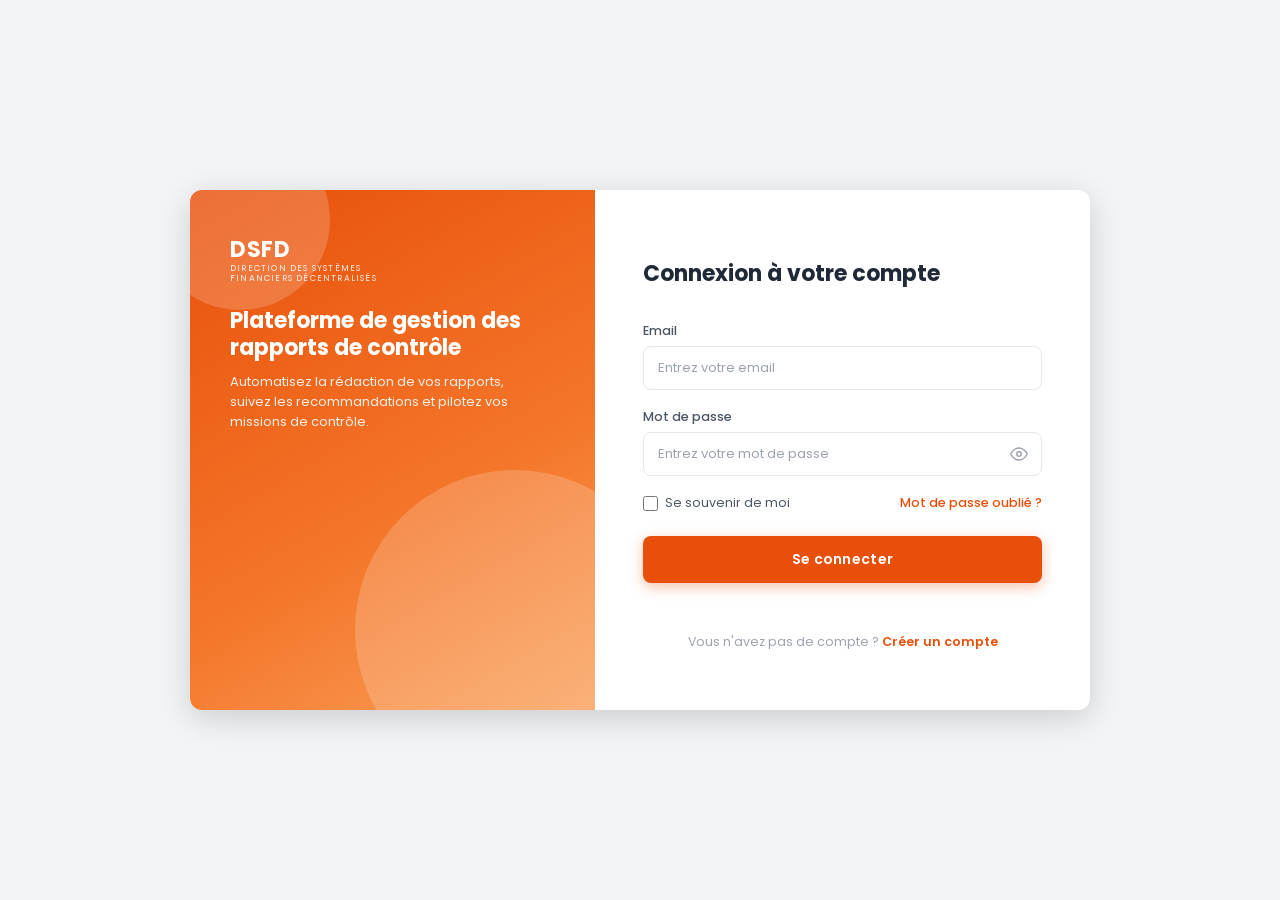
==== frontend_html/index.html @ 98b07d94 "Initial commit DSFD project" ====
<!DOCTYPE html>
<html lang="fr">
<head>
  <meta charset="UTF-8">
  <meta name="viewport" content="width=device-width, initial-scale=1.0">
  <title>connexion</title>
  <link rel="stylesheet" href="css/style_login.css">
</head>
<body>

<div class="login-container">

  <div class="login-brand">
    <div class="brand-logo">
      
        <rect width="56" height="56" rx="10" fill="rgba(255,255,255,0.15)"/>
        <path d="M28 8 C20 18 14 24 18 34 C20 39 24 42 28 44
                 C32 42 36 39 38 34 C42 24 36 18 28 8Z"
              fill="white" opacity="0.9"/>
        <path d="M16 46 L28 30 L40 46Z" fill="rgba(45,106,45,0.85)"/>
      </svg>
      <div class="brand-name">
        <div class="name-main">DSFD</div>
        <div class="name-sub">Direction des Systèmes<br>Financiers Décentralisés</div>
      </div>
    </div>

    <div class="brand-tagline">
      <h1>Plateforme de gestion des rapports de contrôle</h1>
      <p>Automatisez la rédaction de vos rapports, suivez les recommandations et pilotez vos missions de contrôle.</p>
    </div>
  </div>

  <div class="login-form-panel">

    <div class="form-heading">
      <h2>Connexion à votre compte</h2>
    </div>

    <form id="loginForm" novalidate>

      <div class="field-group">
        <label class="field-label" for="email">Email</label>
        <div class="input-wrapper">
          <input type="email" id="email" name="email"
                 placeholder="Entrez votre email" required>
        </div>
      </div>

      <div class="field-group">
        <label class="field-label" for="password">Mot de passe</label>
        <div class="input-wrapper">
          <input type="password" id="password" name="password"
                 placeholder="Entrez votre mot de passe" required>
          <button type="button" class="toggle-pw" id="togglePw" aria-label="Afficher/Masquer">
            <svg width="18" height="18" viewBox="0 0 24 24" fill="none"
                 stroke="currentColor" stroke-width="2" stroke-linecap="round" stroke-linejoin="round">
              <path d="M1 12s4-8 11-8 11 8 11 8-4 8-11 8-11-8-11-8z"/>
              <circle cx="12" cy="12" r="3"/>
            </svg>
          </button>
        </div>
      </div>

      <div class="form-options">
        <label class="checkbox-label">
          <input type="checkbox" id="remember">
          Se souvenir de moi
        </label>
        <a href="#" class="forgot-link">Mot de passe oublié ?</a>
      </div>

      <button type="submit">Se connecter</button>

    </form>

    <!-- Message d'erreur / succès -->
    <p id="message"></p>

    <p class="register-link">
      Vous n'avez pas de compte ?
      <a href="inscription.html">Créer un compte</a>
    </p>

  </div>
</div>

<!-- app.js gère la soumission + redirection → dashbord.html -->
<script src="js/app.js"></script>
<script>
  document.getElementById('togglePw').addEventListener('click', function () {
    const pw = document.getElementById('password');
    pw.type = pw.type === 'password' ? 'text' : 'password';
  });
</script>
</body>
</html>
---- frontend_html/css/style_login.css ----
/*connexion*/ 

/* ========================================
   DSFD - Direction des Systèmes Financiers Décentralisés
   Page de Connexion - style.css
   ======================================== */

@import url('https://fonts.googleapis.com/css2?family=Poppins:wght@300;400;500;600;700&display=swap');

/* ── Reset & Base ── */
*, *::before, *::after {
  box-sizing: border-box;
  margin: 0;
  padding: 0;
}

:root {
  --orange:        #E8500A;
  --orange-light:  #F4762A;
  --orange-pale:   #FDE8DC;
  --green:         #2D6A2D;
  --green-light:   #3A8A3A;
  --white:         #FFFFFF;
  --gray-50:       #F9FAFB;
  --gray-100:      #F3F4F6;
  --gray-200:      #E5E7EB;
  --gray-400:      #9CA3AF;
  --gray-600:      #4B5563;
  --gray-800:      #1F2937;
  --shadow-sm:     0 1px 3px rgba(0,0,0,.10);
  --shadow-md:     0 4px 16px rgba(0,0,0,.12);
  --shadow-lg:     0 8px 32px rgba(0,0,0,.16);
  --radius:        12px;
  --radius-sm:     8px;
  --transition:    .25s ease;
}

html, body {
  height: 100%;
  font-family: 'Poppins', sans-serif;
  font-size: 14px;
  color: var(--gray-800);
  background: var(--gray-100);
}

/* ── Full-screen layout ── */
body {
  display: flex;
  align-items: center;
  justify-content: center;
  min-height: 100vh;
  overflow: hidden;
}

/* ── Wrapper card (two columns) ── */
.login-container {
  display: flex;
  width: min(900px, 96vw);
  min-height: 520px;
  border-radius: var(--radius);
  overflow: hidden;
  box-shadow: var(--shadow-lg);
  background: var(--white);
  position: relative;
  animation: fadeUp .55s ease both;
}

@keyframes fadeUp {
  from { opacity: 0; transform: translateY(28px); }
  to   { opacity: 1; transform: translateY(0); }
}

/* ════════════════════════════════════════
   LEFT PANEL — branding / illustration
   ════════════════════════════════════════ */
.login-brand {
  flex: 1 1 45%;
  background: linear-gradient(150deg, var(--orange) 0%, var(--orange-light) 60%, #F9A05A 100%);
  color: var(--white);
  padding: 48px 40px 40px;
  display: flex;
  flex-direction: column;
  gap: 24px;
  position: relative;
  overflow: hidden;
}

/* Decorative circles */
.login-brand::before,
.login-brand::after {
  content: '';
  position: absolute;
  border-radius: 50%;
  opacity: .18;
}
.login-brand::before {
  width: 320px; height: 320px;
  background: var(--white);
  bottom: -80px; right: -80px;
}
.login-brand::after {
  width: 180px; height: 180px;
  background: var(--white);
  top: -60px; left: -40px;
}

/* Logo */
.brand-logo {
  display: flex;
  align-items: center;
  gap: 12px;
  z-index: 1;
}

.logo-icon {
  width: 56px;
  height: 56px;
  flex-shrink: 0;
}

.brand-name {
  line-height: 1.1;
}
.brand-name .name-main {
  font-size: 22px;
  font-weight: 700;
  letter-spacing: .5px;
}
.brand-name .name-sub {
  font-size: 8.5px;
  font-weight: 400;
  text-transform: uppercase;
  letter-spacing: 1.2px;
  opacity: .9;
  margin-top: 2px;
}

/* Tagline */
.brand-tagline {
  z-index: 1;
}
.brand-tagline h1 {
  font-size: 22px;
  font-weight: 700;
  line-height: 1.25;
  margin-bottom: 10px;
}
.brand-tagline p {
  font-size: 13px;
  opacity: .9;
  line-height: 1.55;
  max-width: 280px;
}

/* Illustration mockup */
.brand-illustration {
  z-index: 1;
  margin-top: auto;
  display: flex;
  justify-content: center;
}

.mockup-card {
  background: rgba(255,255,255,.20);
  backdrop-filter: blur(8px);
  border: 1.5px solid rgba(255,255,255,.35);
  border-radius: var(--radius);
  padding: 18px 22px;
  width: 100%;
  max-width: 300px;
}

.mockup-header {
  display: flex;
  align-items: center;
  gap: 8px;
  margin-bottom: 14px;
}
.mockup-dot {
  width: 8px; height: 8px;
  border-radius: 50%;
  background: rgba(255,255,255,.7);
}
.mockup-title {
  font-size: 11px;
  font-weight: 600;
  opacity: .85;
}

.mockup-stats {
  display: grid;
  grid-template-columns: 1fr 1fr;
  gap: 8px;
  margin-bottom: 14px;
}
.mockup-stat {
  background: rgba(255,255,255,.15);
  border-radius: var(--radius-sm);
  padding: 8px 10px;
}
.mockup-stat .stat-num {
  font-size: 18px;
  font-weight: 700;
}
.mockup-stat .stat-label {
  font-size: 9px;
  opacity: .8;
  margin-top: 1px;
}

.mockup-bar-row {
  display: flex;
  flex-direction: column;
  gap: 5px;
}
.mockup-bar {
  height: 6px;
  border-radius: 99px;
  background: rgba(255,255,255,.25);
  overflow: hidden;
}
.mockup-bar-fill {
  height: 100%;
  border-radius: 99px;
  background: var(--white);
}

/* ════════════════════════════════════════
   RIGHT PANEL — form
   ════════════════════════════════════════ */
.login-form-panel {
  flex: 1 1 55%;
  padding: 52px 48px 44px;
  display: flex;
  flex-direction: column;
  justify-content: center;
}

.form-heading {
  margin-bottom: 28px;
}
.form-heading h2 {
  font-size: 22px;
  font-weight: 700;
  color: var(--gray-800);
  margin-bottom: 4px;
}
.form-heading p {
  font-size: 13px;
  color: var(--gray-400);
}

/* Form elements */
#loginForm {
  display: flex;
  flex-direction: column;
  gap: 0;
}

.field-group {
  margin-bottom: 18px;
}

label.field-label {
  display: block;
  font-size: 12.5px;
  font-weight: 500;
  color: var(--gray-600);
  margin-bottom: 6px;
}

.input-wrapper {
  position: relative;
}

.input-wrapper input {
  width: 100%;
  padding: 11px 14px;
  border: 1.5px solid var(--gray-200);
  border-radius: var(--radius-sm);
  font-family: 'Poppins', sans-serif;
  font-size: 13.5px;
  color: var(--gray-800);
  background: var(--white);
  transition: border-color var(--transition), box-shadow var(--transition);
  outline: none;
}

.input-wrapper input::placeholder {
  color: var(--gray-400);
  font-size: 13px;
}

.input-wrapper input:focus {
  border-color: var(--orange);
  box-shadow: 0 0 0 3px rgba(232,80,10,.10);
}

/* Password eye toggle */
.toggle-pw {
  position: absolute;
  right: 12px;
  top: 50%;
  transform: translateY(-50%);
  background: none;
  border: none;
  cursor: pointer;
  color: var(--gray-400);
  padding: 2px;
  display: flex;
  align-items: center;
  transition: color var(--transition);
}
.toggle-pw:hover { color: var(--gray-600); }

/* Checkbox row */
.form-options {
  display: flex;
  align-items: center;
  justify-content: space-between;
  margin-bottom: 24px;
}

.checkbox-label {
  display: flex;
  align-items: center;
  gap: 7px;
  font-size: 12.5px;
  color: var(--gray-600);
  cursor: pointer;
  user-select: none;
}

.checkbox-label input[type="checkbox"] {
  width: 15px;
  height: 15px;
  accent-color: var(--orange);
  cursor: pointer;
}

.forgot-link {
  font-size: 12.5px;
  color: var(--orange);
  text-decoration: none;
  font-weight: 500;
  transition: opacity var(--transition);
}
.forgot-link:hover { opacity: .75; }

/* Submit button */
button[type="submit"] {
  width: 100%;
  padding: 13px;
  background: var(--orange);
  color: var(--white);
  border: none;
  border-radius: var(--radius-sm);
  font-family: 'Poppins', sans-serif;
  font-size: 14px;
  font-weight: 600;
  letter-spacing: .3px;
  cursor: pointer;
  transition: background var(--transition), transform .15s ease, box-shadow var(--transition);
  box-shadow: 0 4px 14px rgba(232,80,10,.35);
}
button[type="submit"]:hover {
  background: var(--orange-light);
  box-shadow: 0 6px 18px rgba(232,80,10,.45);
  transform: translateY(-1px);
}
button[type="submit"]:active {
  transform: translateY(0);
  box-shadow: 0 2px 8px rgba(232,80,10,.30);
}

/* Register link */
.register-link {
  margin-top: 20px;
  text-align: center;
  font-size: 12.5px;
  color: var(--gray-400);
}
.register-link a {
  color: var(--orange);
  font-weight: 600;
  text-decoration: none;
}
.register-link a:hover { text-decoration: underline; }

/* Feedback message */
#message {
  margin-top: 12px;
  font-size: 13px;
  text-align: center;
  min-height: 18px;
  color: var(--green);
}
#message.error { color: #DC2626; }

/* ── Responsive ── */
@media (max-width: 640px) {
  .login-brand { display: none; }
  .login-container { width: 94vw; min-height: auto; }
  .login-form-panel { padding: 40px 28px 36px; }
}
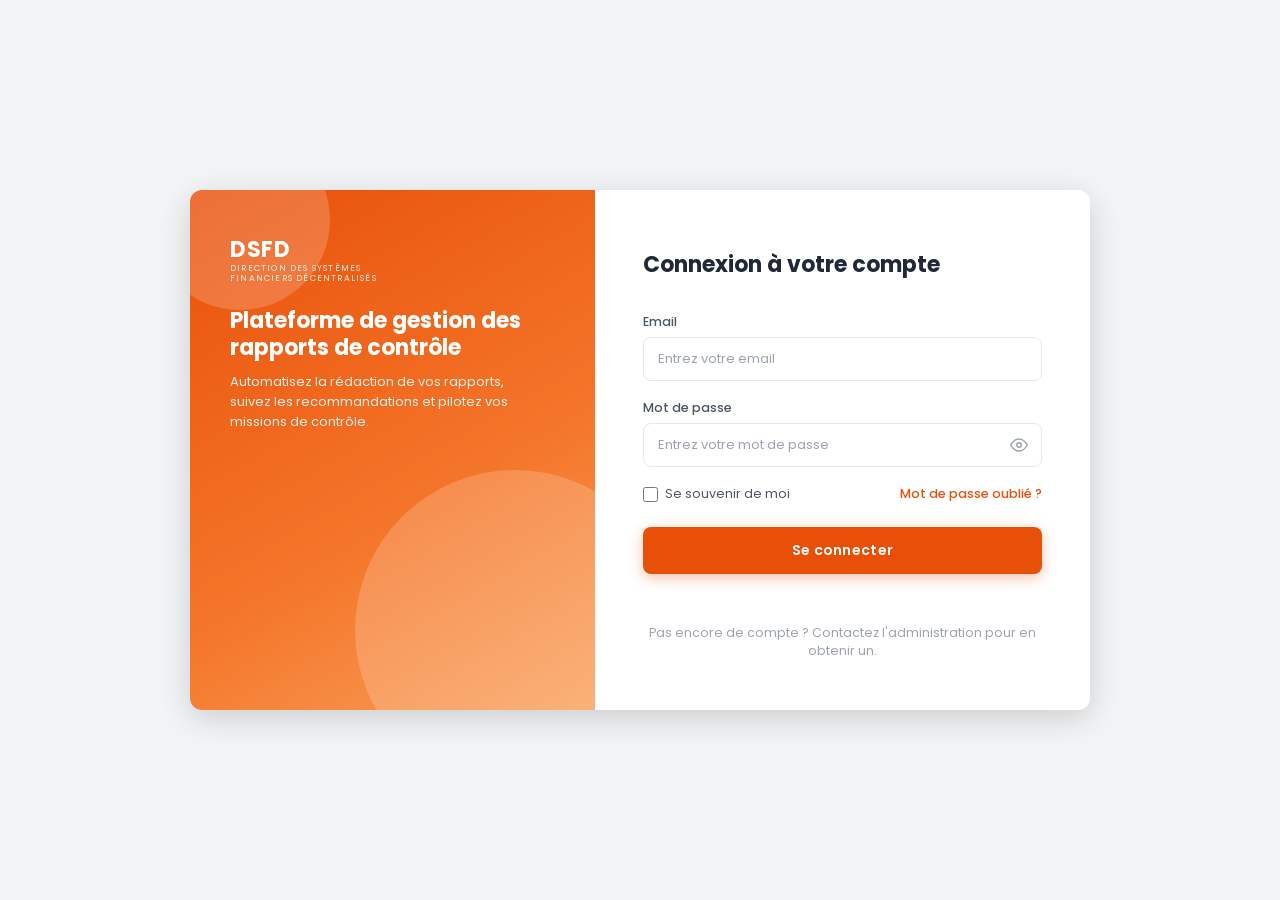
==== commit 637b4380: "update 4" ====
--- a/frontend_html/index.html
+++ b/frontend_html/index.html
@@ -78,8 +78,7 @@
     <p id="message"></p>
 
     <p class="register-link">
-      Vous n'avez pas de compte ?
-      <a href="inscription.html">Créer un compte</a>
+      Pas encore de compte ? Contactez l'administration pour en obtenir un.
     </p>
 
   </div>
